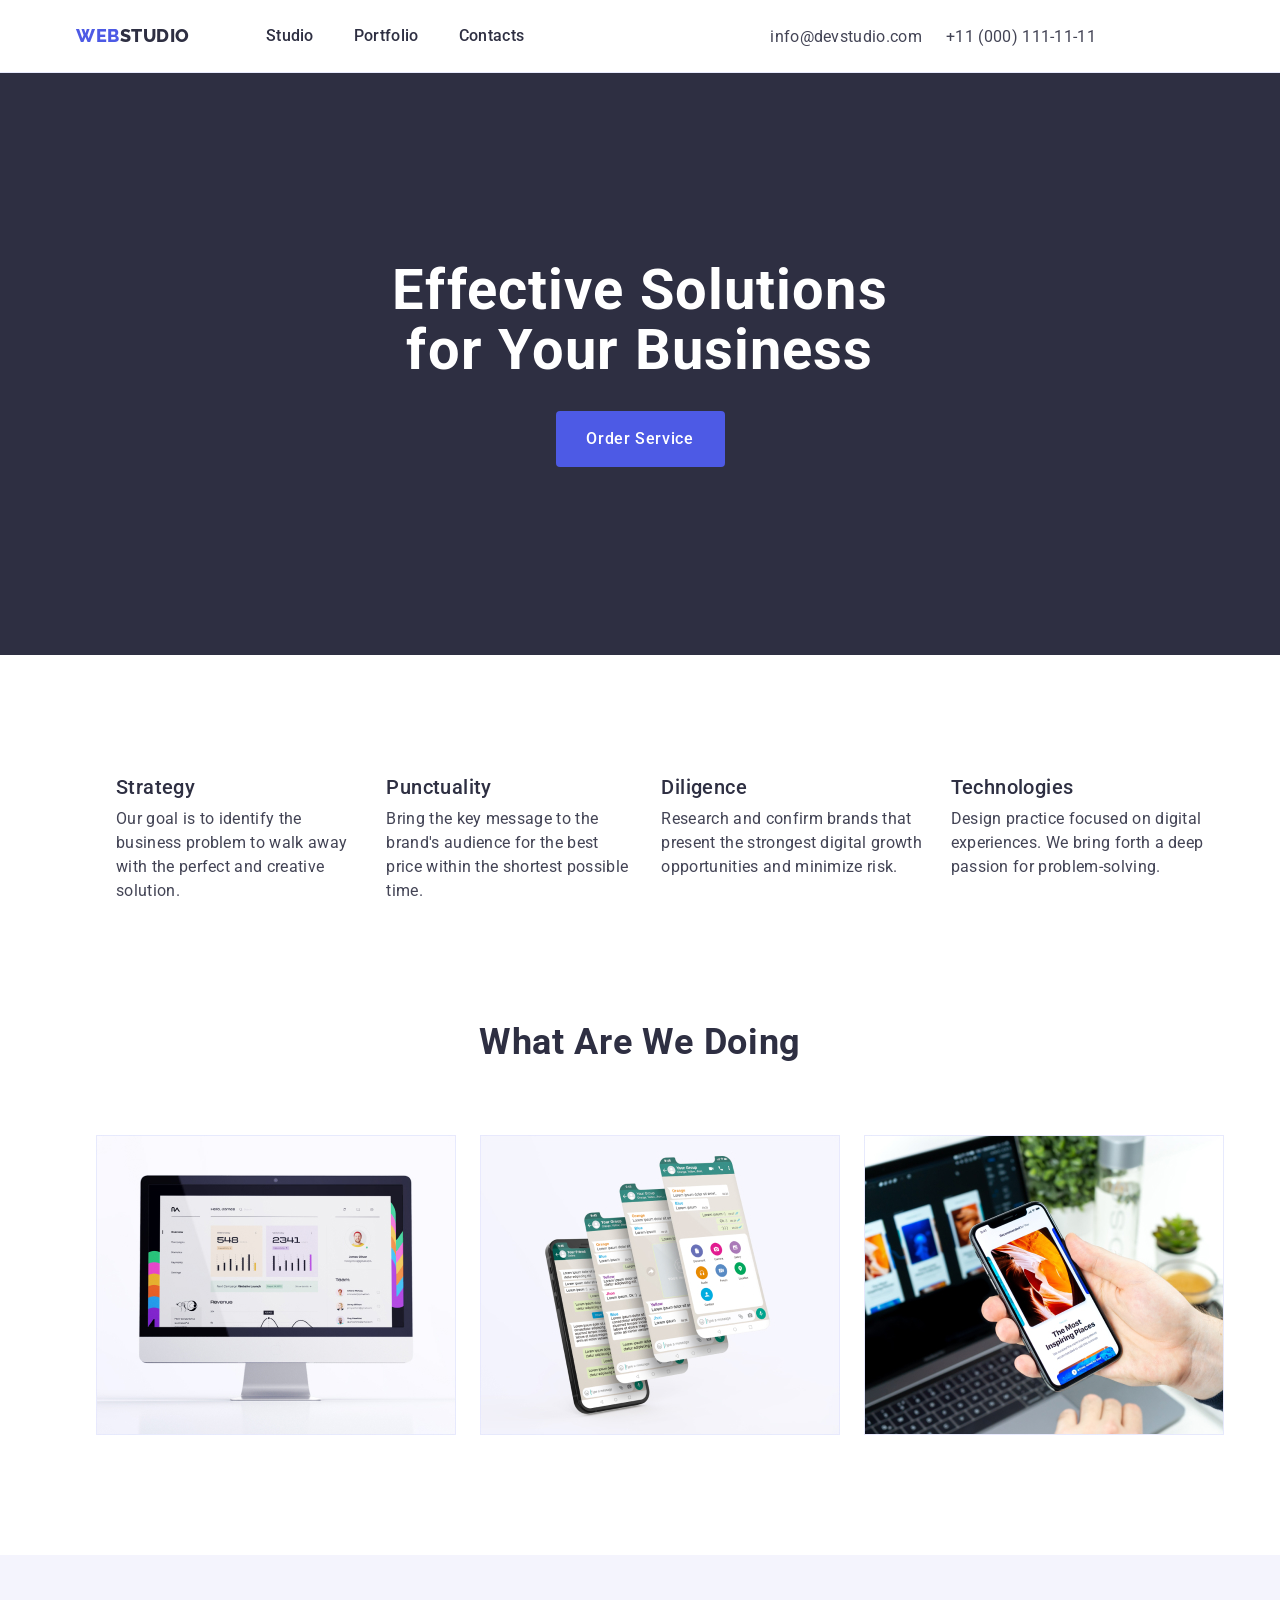
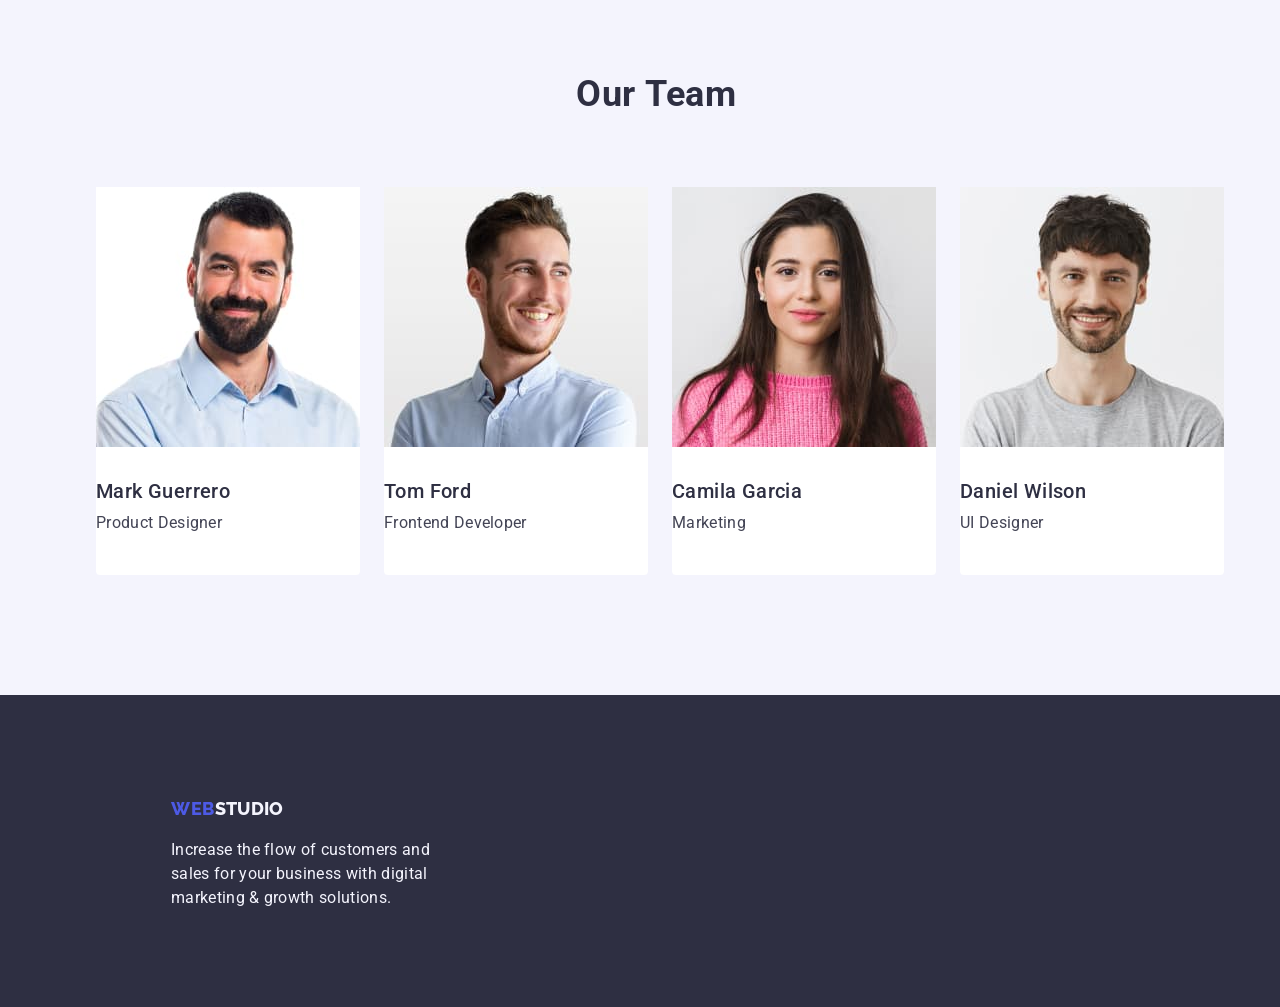
==== index.html @ b2ed5a86 "site" ====
<!DOCTYPE html>
<html lang="en">
  <head>
    <meta charset="UTF-8" />
    <meta name="viewport" content="width=device-width, initial-scale=1.0" />
    <title>WebStudio</title>

    <link
      rel="stylesheet"
      href="https://cdnjs.cloudflare.com/ajax/libs/modern-normalize/2.0.0/modern-normalize.min.css"
      integrity="sha512-4xo8blKMVCiXpTaLzQSLSw3KFOVPWhm/TRtuPVc4WG6kUgjH6J03IBuG7JZPkcWMxJ5huwaBpOpnwYElP/m6wg=="
      crossorigin="anonymous"
      referrerpolicy="no-referrer"
    />

    <link rel="preconnect" href="https://fonts.googleapis.com" />
    <link rel="preconnect" href="https://fonts.gstatic.com" crossorigin />
    <link
      href="https://fonts.googleapis.com/css2?family=Raleway:wght@700&family=Roboto:wght@400;500;700;900&display=swap"
      rel="stylesheet"
    />

    <link rel="stylesheet" href="./css/styles.css" />
  </head>
  <body class="body">
    <header class="all-container">
      <div class="header-container container">
        <!-- Logo -->

        <nav class="logo-style">
          <a class="logo-link link" href="./index.html"
            >Web<span class="logo-link-second">Studio</span></a
          >

          <!-- Navigation -->
          <ul class="nav-style">
            <li>
              <a class="list-link link" href="./index.html">Studio</a>
            </li>
            <li>
              <a class="list-link link" href="./portfolio.html">Portfolio</a>
            </li>
            <li><a class="list-link link" href="">Contacts</a></li>
          </ul>
        </nav>

        <!-- Address -->
        <address class="address">
          <ul class="list address-style-one">
            <li>
              <a class="link-address link" href="mailto:info@devstudio.com"
                >info@devstudio.com</a
              >
            </li>
            <li>
              <a class="link-address link" href="tel:+110001111111"
                >+11 (000) 111-11-11</a
              >
            </li>
          </ul>
        </address>
      </div>
    </header>

    <!-- section-one-->

    <main>
      <section class="title-all section-one-style">
        <div class="container">
          <h1 class="title title-big">Effective Solutions for Your Business</h1>
          <button class="button-html button-html-brand buttons-big">
            Order Service
          </button>
        </div>
      </section>

      <!-- section-two -->

      <section class="section-two-style">
        <div class="container">
          <h2 class="visually-hidden">Title</h2>

          <ul class="list">
            <li class="li-style">
              <h3 class="subtitle-list subtitle-style">Strategy</h3>
              <p class="paragraf">
                Our goal is to identify the business problem to walk away with
                the perfect and creative solution.
              </p>
            </li>

            <li class="li-style">
              <h3 class="subtitle-list subtitle-style">Punctuality</h3>
              <p class="paragraf">
                Bring the key message to the brand's audience for the best price
                within the shortest possible time.
              </p>
            </li>

            <li class="li-style">
              <h3 class="subtitle-list subtitle-style">Diligence</h3>
              <p class="paragraf">
                Research and confirm brands that present the strongest digital
                growth opportunities and minimize risk.
              </p>
            </li>

            <li class="li-style">
              <h3 class="subtitle-list subtitle-style">Technologies</h3>
              <p class="paragraf">
                Design practice focused on digital experiences. We bring forth a
                deep passion for problem-solving.
              </p>
            </li>
          </ul>
        </div>
      </section>

      <!-- section-three -->

      <section class="section-three-style">
        <div class="container">
          <h2 class="title-images what-are-you-style">What are we doing</h2>
          <ul class="list">
            <li class="images-style">
              <img src="./images/images1.jpg" alt="computer" width="360" />
            </li>
            <li class="images-style">
              <img src="./images/images2.jpg" alt="telphone" width="360" />
            </li>
            <li class="images-style">
              <img src="./images/images3.jpg" alt="phone" width="360" />
            </li>
          </ul>
        </div>
      </section>

      <!-- section-four-->

      <section class="our-team section-four-style">
        <div class="container">
          <h2 class="title-our-team our-team-style">Our Team</h2>
          <ul class="list">
            <li class="team team-name-style">
              <img
                src="./images/images10.jpg"
                alt="Mark-Guerrero"
                width="264"
                class="photo"
              />
              <div class="team-name-container">
                <h3 class="team-name">Mark Guerrero</h3>
                <p class="paragraf">Product Designer</p>
              </div>
            </li>

            <li class="team team-name-style">
              <img
                src="./images/images11.jpg"
                alt="Tom-Ford"
                width="264"
                class="photo"
              />
              <div class="team-name-container">
                <h3 class="team-name">Tom Ford</h3>
                <p class="paragraf">Frontend Developer</p>
              </div>
            </li>

            <li class="team team-name-style">
              <img
                src="./images/images12.jpg"
                alt="Camila-Garcia"
                width="264"
                class="photo"
              />
              <div class="team-name-container">
                <h3 class="team-name">Camila Garcia</h3>
                <p class="paragraf">Marketing</p>
              </div>
            </li>

            <li class="team team-name-style">
              <img
                src="./images/images13.jpg"
                alt="Daniel-Wilson"
                width="264"
                class="photo"
              />
              <div class="team-name-container">
                <h3 class="team-name">Daniel Wilson</h3>
                <p class="paragraf">UI Designer</p>
              </div>
            </li>
          </ul>
        </div>
      </section>
    </main>

    <!-- Footer -->

    <footer class="fundal-footer">
      <div class="container-footer container">
        <a class="logo-link link footer-link" href="./index.html"
          >Web<span class="logo-link-footer">Studio</span></a
        >

        <p class="paragraf-footer footer-footer-p">
          Increase the flow of customers and sales for your business with
          digital marketing & growth solutions.
        </p>
      </div>
    </footer>
  </body>
</html>
---- css/styles.css ----
:root {
  --brand-color: #4d5ae5;
  --navy-blue-color: #2e2f42;
  --white-color: #ffffff;
  --slate-color: #434455;
  --cloud-color: #f4f4fd;
  --cornflow: #e7e9fc;
  --ocean: #404bbf;

  --logo-font-family: "Raleway", sans-serif;
  --text-font-family: "Roboto", sans-serif;
}

/* Global style */

*,
* ::before * ::after {
  box-sizing: border-box;
}

* {
  margin: 0;
}

body {
  font-family: "Roboto", sans-serif;
  color: var(--slate-color);
  background-color: var(--white-color);
}

a {
  text-decoration: none;
}

ul {
  list-style-type: none;
}

/* all-page-container-style */

.container {
  max-width: 1158px;
  margin: 0 auto;
  padding: 0 15px;
}

.all-container {
  border-bottom: 1px solid #e7e9fc;
}

.header-container {
  display: flex;
  width: 1158px;
  flex-direction: row;
}

.logo-style {
  display: flex;
  align-items: center;
  margin-right: 76px;
}

.nav-style {
  display: flex;
  gap: 40px;
  padding: 24px 0;
}

.address-style-one {
  margin-top: 25px;
  margin-left: 130px;
}

/* section-one */

.section-one-style {
  display: flex;
  padding: 188px 0;
}

.title-big {
  max-width: 496px;
}

.buttons-big {
  display: block;
  min-width: 169px;
  height: 56px;
  margin-top: 40px;
  border: none;
  background-color: #4d5ae5;
  border-radius: 4px;
  cursor: pointer;
  margin: auto;
  margin-top: 30px;
}

/* section-two */

.section-two-style {
  padding: 120px 0;
}

.visually-hidden {
  position: absolute;
  width: 1px;
  height: 1px;
  margin: -1px;
  border: 0;
  padding: 0;
  white-space: nowrap;
  clip-path: inset(100%);
  clip: rect(0 0 0 0);
  overflow: hidden;
}

.li-style {
  width: calc((100%-72px) / 4);
}

.subtitle-style {
  margin-bottom: 8px;
}

/* section-three */

.section-three-style {
  padding-bottom: 120px;
}

.what-are-you-style {
  margin-bottom: 72px;
}

.images-style {
  width: calc((100%-48px) / 3);
}

/* section-four */

.section-four-style {
  padding: 120px 0;
}

.our-team-style {
  margin-bottom: 72px;
}

.team-name-style {
  width: calc((100%-72px) / 4);
  border-radius: 0px 0px 4px 4px;
}

.team-name-container {
  padding: 32px 0;
  text-align: center;
  margin-bottom: 8px;
}

/* section-five-footer */

.fundal-footer {
  padding: 100px 0;
  height: 312px;
  background-color: #2e2f42;
}

.container-footer {
  display: inline-block;
  margin-left: 156px;
}

.footer-link {
  display: inline-block;
  margin-bottom: 16px;
}

.footer-footer-p {
  max-width: 264px;
}

/* all-page-container-portofolio */

img {
  display: block;
}

.buttons-style {
  padding-top: 96px;
  padding-bottom: 120px;
}

.button-margin-style {
  margin-bottom: 72px;
}

/* images-portofolio */

.next-row-description-style {
  flex-wrap: wrap;
  column-gap: 24px;
  padding: 0%;
  row-gap: 48px;
}

.li-row-style {
}

.description-container {
  padding: 32px 16px;
  border: 1px solid #e7e9fc;
  border-top: none;
}

/* logo */

.logo-link {
  color: var(--brand-color);
  font-family: "Raleway", sans-serif;
  font-size: 18px;
  font-weight: 800;
  line-height: 1.17;
  letter-spacing: 0.03em;
  text-transform: uppercase;
  margin-right: 76px;
}

.logo-link-second {
  color: var(--navy-blue-color);
}

/* Contacts */

.list {
  list-style: none;
  display: flex;
  gap: 24px;
  justify-content: center;
}

.link {
  text-decoration: none;
}

.list-link {
  color: var(--navy-blue-color);
  font-size: 16px;
  font-weight: 500;
  line-height: 1.5;
  letter-spacing: 0.02em;
  text-decoration: none;
  padding: 24px 0;
}

.list-link:hover,
.list-link:focus {
  color: #404bbf;
}

/* Address */

.address {
  font-style: normal;
  list-style-type: none;
  display: flex;
  gap: 40px;
}

.link-address {
  color: var(--slate-color);
  font-size: 16px;
  font-weight: 400;
  line-height: 1.5;
  letter-spacing: 0.02em;
  text-decoration: none;
}

.link-address:hover,
.link-address:focus {
  color: #404bbf;
}

/* section-one-title */

.title-all {
  background-color: var(--navy-blue-color);
}

.title {
  color: var(--white-color);
  background-color: var(--navy-blue-color);
  font-size: 56px;
  font-weight: 700;
  line-height: 1.07;
  letter-spacing: 0.02em;
  text-align: center;
}

/* button-page-1 */

.button-html {
  font-family: "Roboto", sans-serif;
  color: var(--white-color);
  background-color: #4d5ae5;
  font-size: 16px;
  font-weight: 500;
  line-height: 1.5;
  letter-spacing: 0.04em;
  text-align: center;
  cursor: pointer;
}

.button-html-brand:hover,
.button-html-brand:focus {
  color: var(--white-color);
  background-color: #404bbf;
}

/* button-portofolio */

.button-portofolio {
  font-family: "Roboto", sans-serif;
  color: var(--brand-color);
  border: #e7e9fc;
  background: #f4f4fd;
  font-size: 16px;
  font-weight: 500;
  line-height: 1.5;
  letter-spacing: 0.04em;
  cursor: pointer;
  padding: 12px 24px;
  border: 1px solid #e7e9fc;
  border-radius: 4px;
}

.button-portofolio:hover,
.button-portofolio:focus {
  color: var(--white-color);
  background-color: #404bbf;
  border: 1px solid transparent;
  border: 1px solid transparent;
}

/* section-two-page-1 */

.subtitle-list {
  color: var(--navy-blue-color);
  font-size: 20px;
  font-weight: 500;
  line-height: 1.2;
  letter-spacing: 0.02em;
  text-transform: capitalize;
}

/* Description-portofolio */

.title-second-p {
  color: var(--navy-blue-color);
  font-family: "Roboto", sans-serif;
  font-size: 20px;
  font-weight: 500;
  line-height: 1.2;
  letter-spacing: 0.02em;
  text-decoration: none;
  text-transform: capitalize;
  margin-bottom: 8px;
}

.paragraf-p {
  color: var(--slate-color);
  font-size: 16px;
  font-weight: 400;
  line-height: 1.5;
  letter-spacing: 0.02em;
}

/* section-three-page-1 */

.title-images {
  color: var(--navy-blue-color);
  font-size: 36px;
  line-height: 1.11;
  letter-spacing: 0.02em;
  text-align: center;
  text-transform: capitalize;
}

.title-images {
  background-color: #ffffffff;
}

.team {
  background-color: #ffffffff;
}

/* section-four-page-1 */

.our-team {
  background-color: #f4f4fd;
  display: flex;
}

.photo {
  background-color: #ffffff;
}

.title-our-team {
  display: flex;
  gap: 24px;
  font-size: 36px;
  line-height: 1.11;
  text-align: center;
  letter-spacing: 0.02em;
  text-transform: capitalize;
  color: var(--navy-blue-color);
  margin-left: 500px;
}

.team-name {
  font-size: 20px;
  font-weight: 500;
  line-height: 1.2;
  letter-spacing: 0.02em;
  color: var(--navy-blue-color);
  display: flex;
  margin-bottom: 8px;
}

.paragraf {
  color: var(--slate-color);
  font-size: 16px;
  font-weight: 400;
  line-height: 1.5;
  letter-spacing: 0.02em;
  display: flex;
}
/* Footer-bouth*/

.logo-link-footer {
  color: var(--cloud-color);
  font-family: "Raleway", sans-serif;
  font-size: 18px;
  line-height: 1.5;
  letter-spacing: 0.02em;
}

.paragraf-footer {
  font-size: 16px;
  color: var(--cloud-color);
  line-height: 1.5;
  letter-spacing: 0.02em;
}

.fundal-footer-link {
  font-family: "Raleway", sans-serif;
  font-weight: 800;
  font-size: 18px;
  line-height: 1.17;
  letter-spacing: 0.03em;
  text-transform: lowercase;
  background-color: var(--navy-blue-color);
}
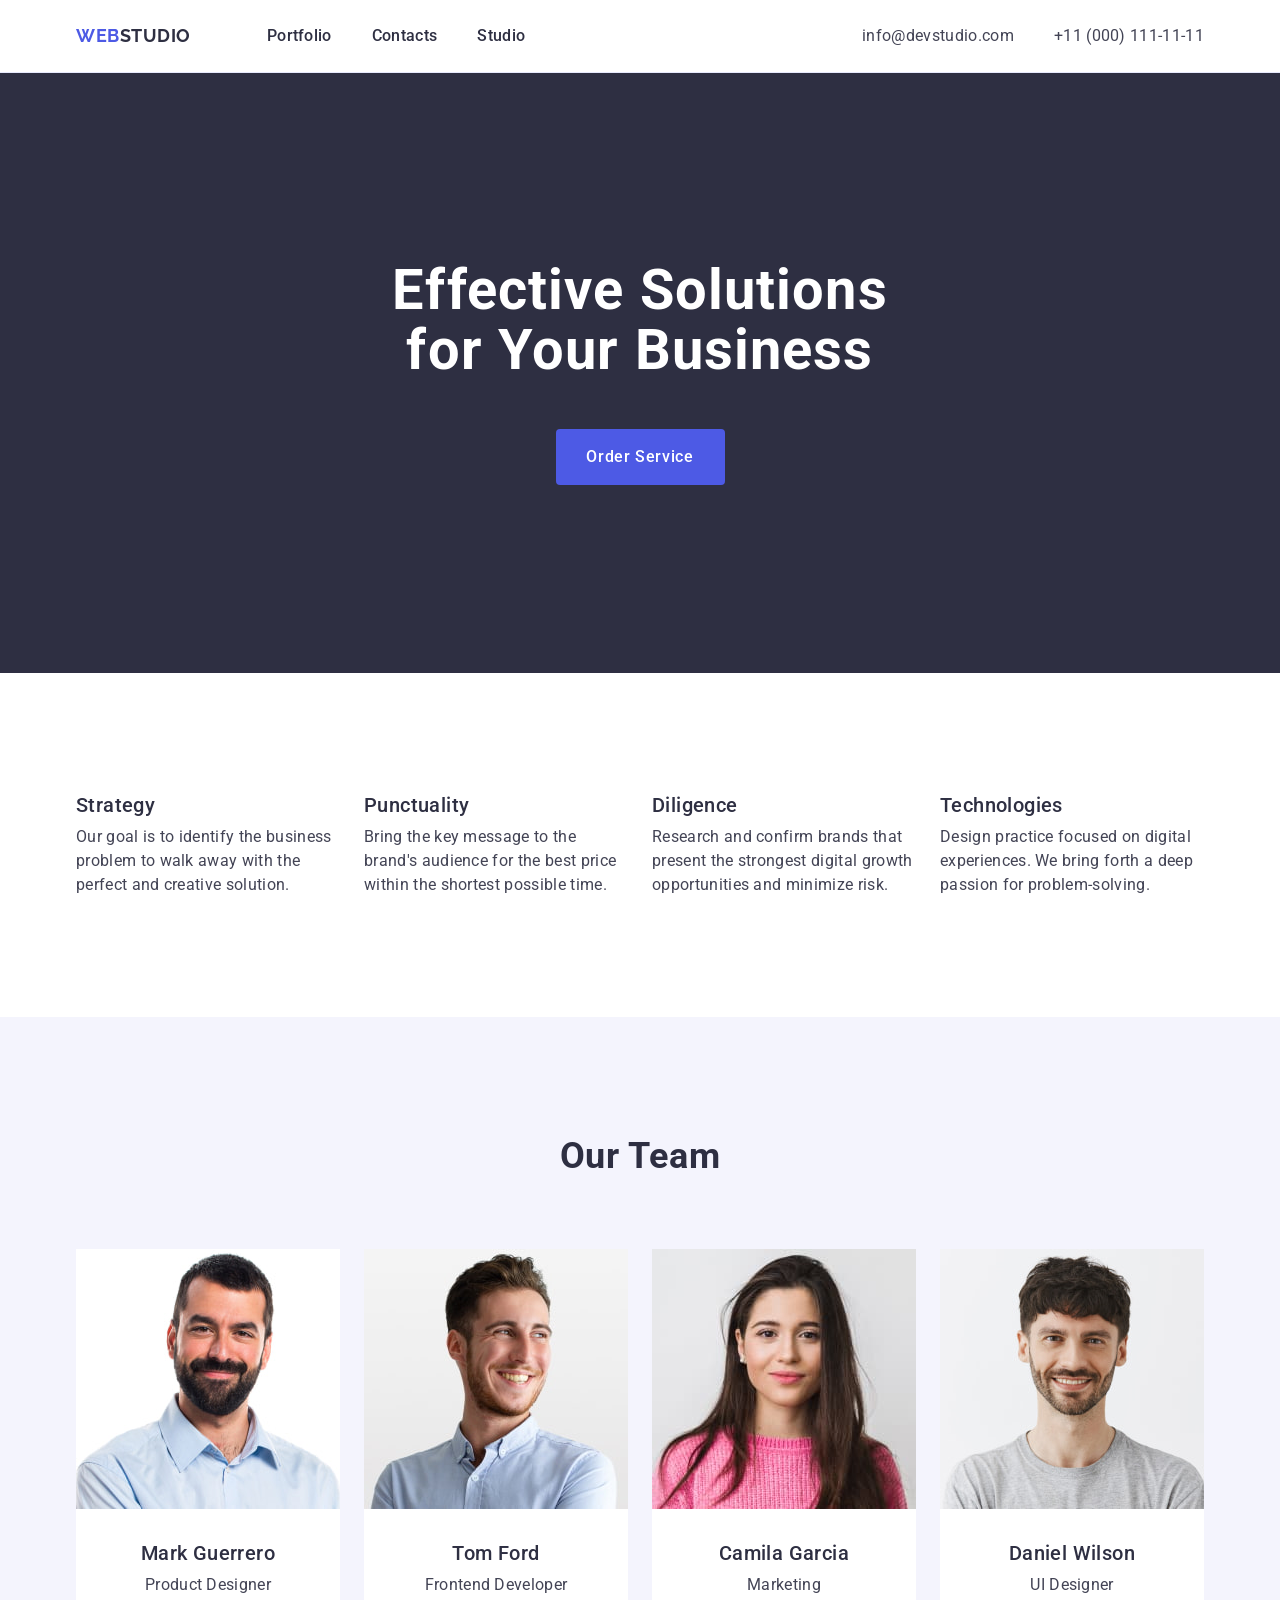
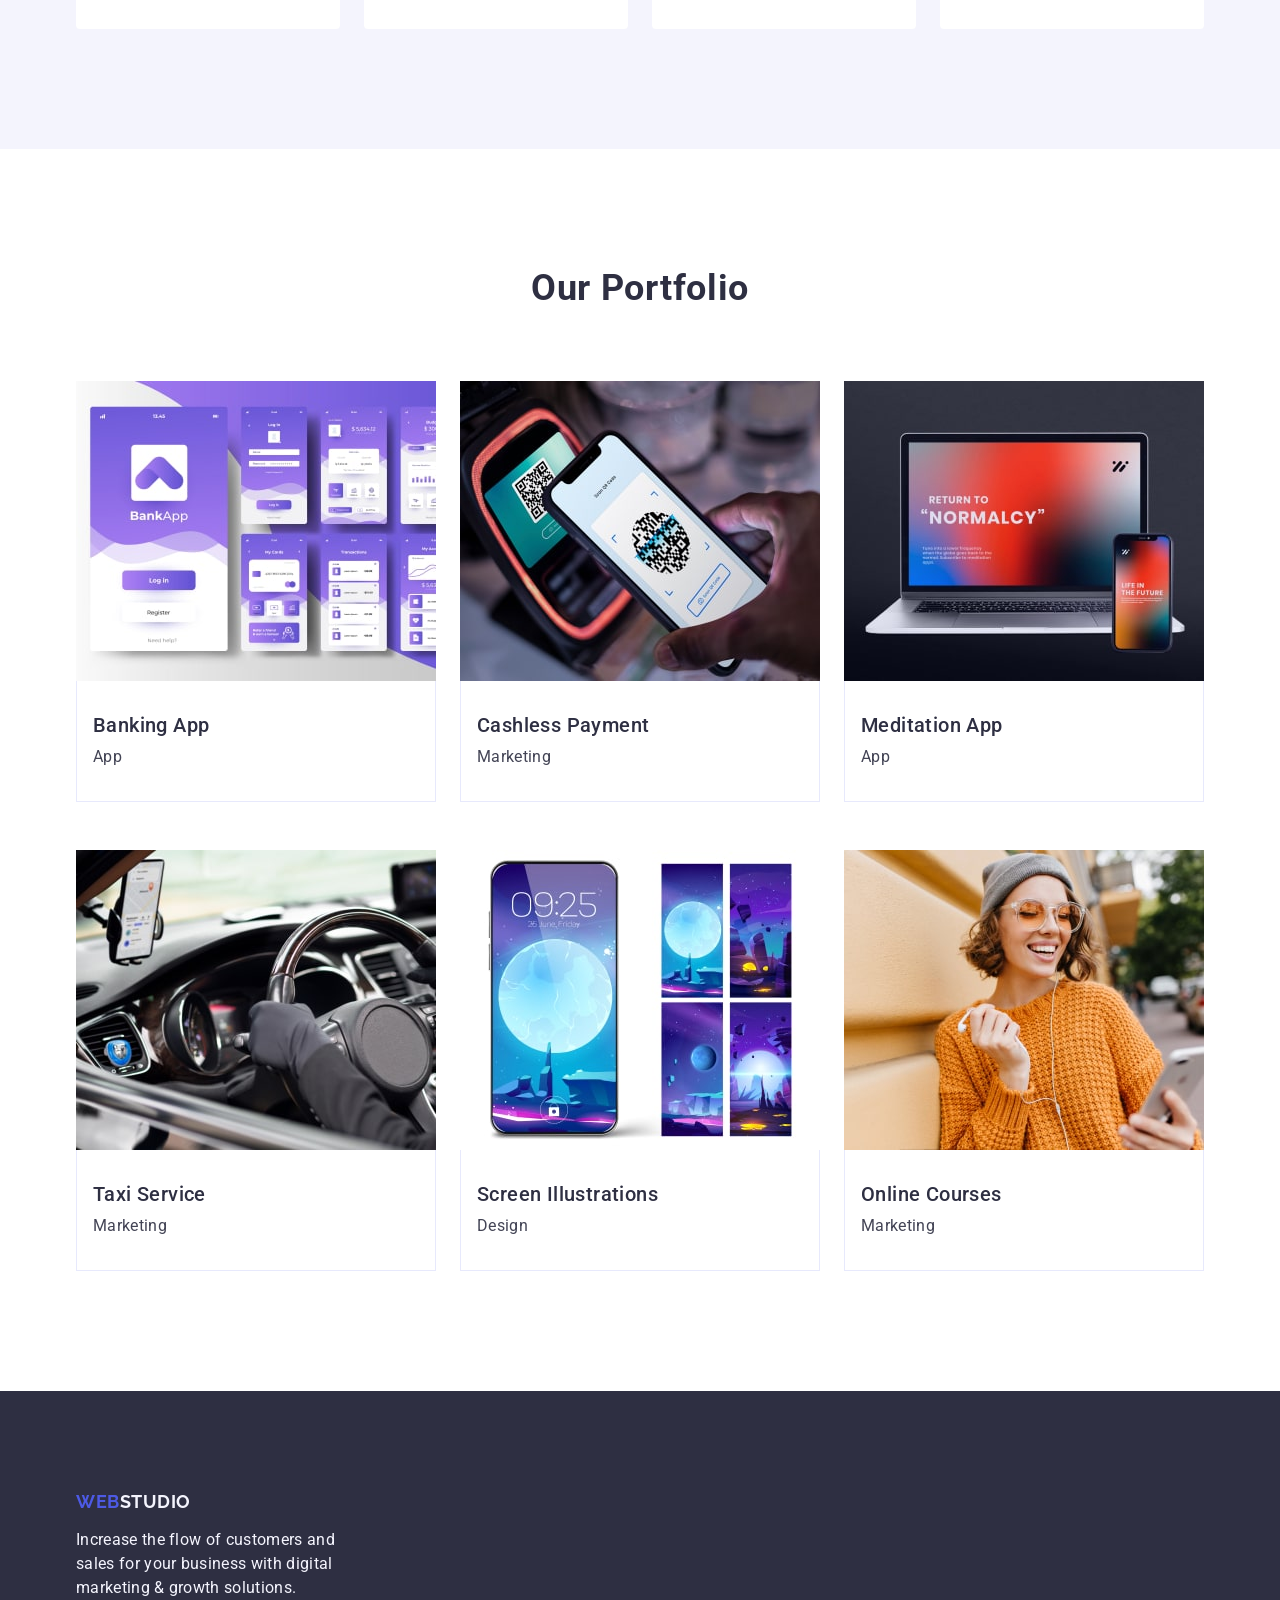
==== commit 7f5259ac: "commit" ====
--- a/index.html
+++ b/index.html
@@ -3,8 +3,13 @@
   <head>
     <meta charset="UTF-8" />
     <meta name="viewport" content="width=device-width, initial-scale=1.0" />
-    <title>WebStudio</title>
-
+    <title>Document</title>
+    <link rel="preconnect" href="https://fonts.googleapis.com" />
+    <link rel="preconnect" href="https://fonts.gstatic.com" crossorigin />
+    <link
+      href="https://fonts.googleapis.com/css2?family=Raleway:wght@700&family=Roboto:wght@400;500;700&display=swap"
+      rel="stylesheet"
+    />
     <link
       rel="stylesheet"
       href="https://cdnjs.cloudflare.com/ajax/libs/modern-normalize/2.0.0/modern-normalize.min.css"
@@ -12,48 +17,32 @@
       crossorigin="anonymous"
       referrerpolicy="no-referrer"
     />
-
-    <link rel="preconnect" href="https://fonts.googleapis.com" />
-    <link rel="preconnect" href="https://fonts.gstatic.com" crossorigin />
-    <link
-      href="https://fonts.googleapis.com/css2?family=Raleway:wght@700&family=Roboto:wght@400;500;700;900&display=swap"
-      rel="stylesheet"
-    />
-
-    <link rel="stylesheet" href="./css/styles.css" />
+    <link rel="stylesheet" href="./css/style.css" />
   </head>
-  <body class="body">
-    <header class="all-container">
-      <div class="header-container container">
-        <!-- Logo -->
-
-        <nav class="logo-style">
-          <a class="logo-link link" href="./index.html"
-            >Web<span class="logo-link-second">Studio</span></a
+  <body>
+    <header class="header">
+      <div class="container header-content">
+        <nav class="header-navigation">
+          <a class="header-logo" href="./index.html"
+            >Web<span class="raleway">Studio</span></a
           >
-
-          <!-- Navigation -->
-          <ul class="nav-style">
+          <ul class="header-menu-list">
+            <li><a class="header-navigation-item" href="">Portfolio</a></li>
+            <li><a class="header-navigation-item" href="">Contacts</a></li>
             <li>
-              <a class="list-link link" href="./index.html">Studio</a>
-            </li>
-            <li>
-              <a class="list-link link" href="./portfolio.html">Portfolio</a>
-            </li>
-            <li><a class="list-link link" href="">Contacts</a></li>
+              <a class="header-navigation-item" href="./index.html">Studio</a>
+            </li>
           </ul>
         </nav>
-
-        <!-- Address -->
         <address class="address">
-          <ul class="list address-style-one">
-            <li>
-              <a class="link-address link" href="mailto:info@devstudio.com"
+          <ul class="address-menu-list">
+            <li class="address-menu-item">
+              <a class="address-link" href="mailto:info@devstudio.com"
                 >info@devstudio.com</a
               >
             </li>
-            <li>
-              <a class="link-address link" href="tel:+110001111111"
+            <li class="address-menu-item">
+              <a class="address-link" href="tel:+110001111111"
                 >+11 (000) 111-11-11</a
               >
             </li>
@@ -61,53 +50,41 @@
         </address>
       </div>
     </header>
-
-    <!-- section-one-->
-
-    <main>
-      <section class="title-all section-one-style">
+    <main class="main">
+      <section class="hero">
+        <div class="container hero-container">
+          <h1 class="hero-name">Effective Solutions for Your Business</h1>
+          <button class="hero-button" type="button">Order Service</button>
+        </div>
+      </section>
+      <section class="section-content">
         <div class="container">
-          <h1 class="title title-big">Effective Solutions for Your Business</h1>
-          <button class="button-html button-html-brand buttons-big">
-            Order Service
-          </button>
-        </div>
-      </section>
-
-      <!-- section-two -->
-
-      <section class="section-two-style">
-        <div class="container">
-          <h2 class="visually-hidden">Title</h2>
-
-          <ul class="list">
-            <li class="li-style">
-              <h3 class="subtitle-list subtitle-style">Strategy</h3>
-              <p class="paragraf">
+          <h2 class="visually-hidden">Features</h2>
+          <ul class="section-content-list">
+            <li class="section-content-list-item">
+              <h3 class="section-content-list-header">Strategy</h3>
+              <p class="section-content-list-paragraph">
                 Our goal is to identify the business problem to walk away with
                 the perfect and creative solution.
               </p>
             </li>
-
-            <li class="li-style">
-              <h3 class="subtitle-list subtitle-style">Punctuality</h3>
-              <p class="paragraf">
+            <li class="section-content-list-item">
+              <h3 class="section-content-list-header">Punctuality</h3>
+              <p class="section-content-list-paragraph">
                 Bring the key message to the brand's audience for the best price
                 within the shortest possible time.
               </p>
             </li>
-
-            <li class="li-style">
-              <h3 class="subtitle-list subtitle-style">Diligence</h3>
-              <p class="paragraf">
+            <li class="section-content-list-item">
+              <h3 class="section-content-list-header">Diligence</h3>
+              <p class="section-content-list-paragraph">
                 Research and confirm brands that present the strongest digital
                 growth opportunities and minimize risk.
               </p>
             </li>
-
-            <li class="li-style">
-              <h3 class="subtitle-list subtitle-style">Technologies</h3>
-              <p class="paragraf">
+            <li class="section-content-list-item">
+              <h3 class="section-content-list-header">Technologies</h3>
+              <p class="section-content-list-paragraph">
                 Design practice focused on digital experiences. We bring forth a
                 deep passion for problem-solving.
               </p>
@@ -115,97 +92,149 @@
           </ul>
         </div>
       </section>
-
-      <!-- section-three -->
-
-      <section class="section-three-style">
+      <section class="section-our-team">
         <div class="container">
-          <h2 class="title-images what-are-you-style">What are we doing</h2>
-          <ul class="list">
-            <li class="images-style">
-              <img src="./images/images1.jpg" alt="computer" width="360" />
-            </li>
-            <li class="images-style">
-              <img src="./images/images2.jpg" alt="telphone" width="360" />
-            </li>
-            <li class="images-style">
-              <img src="./images/images3.jpg" alt="phone" width="360" />
-            </li>
-          </ul>
-        </div>
-      </section>
-
-      <!-- section-four-->
-
-      <section class="our-team section-four-style">
+          <h2 class="section-our-team-header">Our Team</h2>
+          <ul class="section-our-team-list">
+            <li class="section-our-team-item">
+              <img
+                class="section-our-team-photo"
+                src="./images/Mark-Guerrero.jpg"
+                alt="Photo of Mark Guerrero"
+                width="264"
+              />
+              <div class="employee">
+                <h3 class="section-our-team-header-list">Mark Guerrero</h3>
+                <p class="section-our-team-paragraph">Product Designer</p>
+              </div>
+            </li>
+            <li class="section-our-team-item">
+              <img
+                class="section-our-team-photo"
+                src="./images/Tom-Ford.jpg"
+                alt="Photo of Tom Ford"
+                width="264"
+              />
+              <div class="employee">
+                <h3 class="section-our-team-header-list">Tom Ford</h3>
+                <p class="section-our-team-paragraph">Frontend Developer</p>
+              </div>
+            </li>
+            <li class="section-our-team-item">
+              <img
+                class="section-our-team-photo"
+                src="./images/Camila-Garcia.jpg"
+                alt="Photo of Camila Garcia"
+                width="264"
+              />
+              <div class="employee">
+                <h3 class="section-our-team-header-list">Camila Garcia</h3>
+                <p class="section-our-team-paragraph">Marketing</p>
+              </div>
+            </li>
+            <li class="section-our-team-item">
+              <img
+                class="section-our-team-photo"
+                src="./images/Daniel-Wilson.jpg"
+                alt="Photo of Daniel Wilson"
+                width="264"
+              />
+              <div class="employee">
+                <h3 class="section-our-team-header-list">Daniel Wilson</h3>
+                <p class="section-our-team-paragraph">UI Designer</p>
+              </div>
+            </li>
+          </ul>
+        </div>
+      </section>
+      <section class="section-portfolio">
         <div class="container">
-          <h2 class="title-our-team our-team-style">Our Team</h2>
-          <ul class="list">
-            <li class="team team-name-style">
-              <img
-                src="./images/images10.jpg"
-                alt="Mark-Guerrero"
-                width="264"
-                class="photo"
-              />
-              <div class="team-name-container">
-                <h3 class="team-name">Mark Guerrero</h3>
-                <p class="paragraf">Product Designer</p>
-              </div>
-            </li>
-
-            <li class="team team-name-style">
-              <img
-                src="./images/images11.jpg"
-                alt="Tom-Ford"
-                width="264"
-                class="photo"
-              />
-              <div class="team-name-container">
-                <h3 class="team-name">Tom Ford</h3>
-                <p class="paragraf">Frontend Developer</p>
-              </div>
-            </li>
-
-            <li class="team team-name-style">
-              <img
-                src="./images/images12.jpg"
-                alt="Camila-Garcia"
-                width="264"
-                class="photo"
-              />
-              <div class="team-name-container">
-                <h3 class="team-name">Camila Garcia</h3>
-                <p class="paragraf">Marketing</p>
-              </div>
-            </li>
-
-            <li class="team team-name-style">
-              <img
-                src="./images/images13.jpg"
-                alt="Daniel-Wilson"
-                width="264"
-                class="photo"
-              />
-              <div class="team-name-container">
-                <h3 class="team-name">Daniel Wilson</h3>
-                <p class="paragraf">UI Designer</p>
+          <h2 class="section-portfolio-header">Our Portfolio</h2>
+          <ul class="section-portfolio-list">
+            <li class="section-portfolio-item">
+              <img
+                src="./images/Banking-App.jpg"
+                alt="Banking App"
+                width="360"
+                height="300"
+              />
+              <div class="name-app">
+                <h3 class="section-portfolio-header-list">Banking App</h3>
+                <p class="section-portfolio-paragraph">App</p>
+              </div>
+            </li>
+            <li class="section-portfolio-item">
+              <img
+                src="./images/Cashless-Payment.jpg"
+                alt="Cashless Payment Marketing"
+                width="360"
+                height="300"
+              />
+              <div class="name-app">
+                <h3 class="section-portfolio-header-list">Cashless Payment</h3>
+                <p class="section-portfolio-paragraph">Marketing</p>
+              </div>
+            </li>
+            <li class="section-portfolio-item">
+              <img
+                src="./images/Meditation-App.jpg"
+                alt="Meditation App"
+                width="360"
+                height="300"
+              />
+              <div class="name-app">
+                <h3 class="section-portfolio-header-list">Meditation App</h3>
+                <p class="section-portfolio-paragraph">App</p>
+              </div>
+            </li>
+            <li class="section-portfolio-item">
+              <img
+                src="./images/Taxi-Service.jpg"
+                alt="Taxi Service Marketing"
+                width="360"
+                height="300"
+              />
+              <div class="name-app">
+                <h3 class="section-portfolio-header-list">Taxi Service</h3>
+                <p class="section-portfolio-paragraph">Marketing</p>
+              </div>
+            </li>
+            <li class="section-portfolio-item">
+              <img
+                src="./images/Screen-Illustrations.jpg"
+                alt="Screen Illustrations Design"
+                width="360"
+                height="300"
+              />
+              <div class="name-app">
+                <h3 class="section-portfolio-header-list">
+                  Screen Illustrations
+                </h3>
+                <p class="section-portfolio-paragraph">Design</p>
+              </div>
+            </li>
+            <li class="section-portfolio-item">
+              <img
+                src="./images/Online-Courses.jpg"
+                alt="Online Courses Marketing"
+                width="360"
+                height="300"
+              />
+              <div class="name-app">
+                <h3 class="section-portfolio-header-list">Online Courses</h3>
+                <p class="section-portfolio-paragraph">Marketing</p>
               </div>
             </li>
           </ul>
         </div>
       </section>
     </main>
-
-    <!-- Footer -->
-
-    <footer class="fundal-footer">
-      <div class="container-footer container">
-        <a class="logo-link link footer-link" href="./index.html"
-          >Web<span class="logo-link-footer">Studio</span></a
+    <footer class="footer">
+      <div class="container">
+        <a class="footer-logo" href="./index.html"
+          >Web<span class="studio">Studio</span></a
         >
-
-        <p class="paragraf-footer footer-footer-p">
+        <p class="footer-paragraph">
           Increase the flow of customers and sales for your business with
           digital marketing & growth solutions.
         </p>
--- a/css/style.css
+++ b/css/style.css
@@ -0,0 +1,335 @@
+a {
+  text-decoration: none;
+}
+
+ul {
+  list-style: none;
+  margin-top: 0;
+  margin-bottom: 0;
+  padding-left: 0;
+}
+
+p,
+h1,
+h2,
+h3,
+h4,
+h5,
+h6 {
+  margin-top: 0;
+  margin-bottom: 0;
+}
+
+body {
+  color: #434455;
+  font-family: "Roboto", sans-serif;
+  font-size: 16px;
+  line-height: 1.5;
+  background-color: #ffffff;
+}
+img {
+  display: block;
+}
+
+.container {
+  width: 1158px;
+  padding: 0 15px;
+  margin: 0 auto;
+  align-items: center;
+}
+
+.header-content {
+  display: flex;
+}
+
+.header {
+  padding-top: 24px;
+  padding-bottom: 24px;
+  border-bottom: 1px solid #e7e9fc;
+}
+.header-logo {
+  color: #4d5ae5;
+  font-family: Raleway, sans-serif;
+  font-size: 18px;
+  font-weight: 700;
+  line-height: 1.17;
+  letter-spacing: 0.03em;
+  text-transform: uppercase;
+  display: flex;
+  align-items: center;
+  margin-right: 76px;
+}
+
+.raleway {
+  color: #2e2f42;
+  font-family: Raleway, sans-serif;
+  font-size: 18px;
+  font-weight: 700;
+  line-height: 1.17;
+  letter-spacing: 0.03em;
+  text-transform: uppercase;
+}
+.header-menu-list {
+  display: flex;
+  gap: 40px;
+}
+
+.header-navigation {
+  color: #2e2f42;
+  font-size: 16px;
+  font-weight: 500;
+  line-height: 1.5;
+  letter-spacing: 0.02em;
+  display: flex;
+  align-items: center;
+}
+.header-navigation-item {
+  color: #2e2f42;
+  padding: 24px 0;
+  margin-right: auto;
+}
+
+.header-navigation:hover,
+.header-navigation:focus {
+  color: #404bbf;
+}
+
+.address {
+  font-style: normal;
+  margin-left: auto;
+}
+
+.address-menu-list {
+  display: flex;
+  gap: 40px;
+}
+
+.address-menu-item {
+}
+
+.address-link {
+  color: #434455;
+  font-size: 16px;
+  line-height: 1.5;
+  letter-spacing: 0.02em;
+}
+.address-link:hover,
+.address-link:focus {
+  color: #404bbf;
+}
+/* .main {} */
+
+.hero {
+  background-color: #2e2f42;
+  padding: 188px 0;
+}
+
+.hero-name {
+  color: #fff;
+  text-align: center;
+  font-size: 56px;
+  font-weight: 700;
+  line-height: 1.07;
+  letter-spacing: 0.02em;
+  max-width: 496px;
+  margin-right: auto;
+  margin-left: auto;
+  margin-bottom: 48px;
+}
+
+.hero-button {
+  font-family: "Roboto", sans-serif;
+  color: #fff;
+  font-size: 16px;
+  font-weight: 500;
+  line-height: 1.5;
+  letter-spacing: 0.04em;
+  background-color: #4d5ae5;
+  cursor: pointer;
+  display: block;
+  min-width: 169px;
+  height: 56px;
+  border: none;
+  border-radius: 4px;
+  margin-right: auto;
+  margin-left: auto;
+}
+
+.hero-button:hover,
+.hero-button:focus {
+  background-color: #404bbf;
+}
+.section-content {
+  background-color: #fff;
+  padding: 120px 0;
+}
+
+.visually-hidden {
+  position: absolute;
+  width: 1px;
+  height: 1px;
+  margin: -1px;
+  border: 0;
+  padding: 0;
+  white-space: nowrap;
+  clip-path: inset(100%);
+  clip: rect(0 0 0 0);
+  overflow: hidden;
+}
+
+.section-content-list {
+  display: flex;
+  gap: 24px;
+}
+
+.section-content-list-item {
+  width: calc((100% - 72px) / 4);
+}
+
+.section-content-list-header {
+  color: #2e2f42;
+  font-size: 20px;
+  font-weight: 500;
+  line-height: 1.2;
+  letter-spacing: 0.02em;
+  margin-bottom: 8px;
+}
+
+.section-content-list-paragraph {
+  color: #434455;
+  font-size: 16px;
+  line-height: 1.5;
+  letter-spacing: 0.02em;
+}
+
+.section-our-team {
+  padding: 120px 0;
+  background-color: #f4f4fd;
+}
+
+.section-our-team-header {
+  color: #2e2f42;
+  text-align: center;
+  font-size: 36px;
+  font-weight: 700;
+  line-height: 1.11;
+  letter-spacing: 0.02em;
+  text-transform: capitalize;
+  margin-bottom: 72px;
+}
+
+.section-our-team-list {
+  display: flex;
+  gap: 24px;
+}
+
+.section-our-team-item {
+  background: #fff;
+  border-radius: 0px 0px 4px 4px;
+}
+
+.section-our-team-photo {
+  background-color: lightgray -97.034px -0.927px / 181.897% 251.37% no-repeat;
+}
+
+.employee {
+  padding: 32px 0;
+}
+
+.section-our-team-header-list {
+  color: #2e2f42;
+  text-align: center;
+  font-size: 20px;
+  font-weight: 500;
+  line-height: 1.2;
+  letter-spacing: 0.02em;
+  margin-bottom: 8px;
+}
+
+.section-our-team-paragraph {
+  color: #434455;
+  text-align: center;
+  font-size: 16px;
+  line-height: 1.5;
+  letter-spacing: 0.02em;
+}
+
+.section-portfolio {
+  background-color: #fff;
+  padding-top: 120px;
+  padding-bottom: 120px;
+}
+
+.section-portfolio-header {
+  color: #2e2f42;
+  text-align: center;
+  font-size: 36px;
+  font-weight: 700;
+  line-height: 1.11;
+  letter-spacing: 0.02em;
+  text-transform: capitalize;
+  margin-bottom: 72px;
+}
+
+.section-portfolio-list {
+  display: flex;
+  gap: 24px;
+  flex-wrap: wrap;
+  column-gap: 24px;
+  row-gap: 48px;
+}
+
+.section-portfolio-item {
+  background-color: #fff;
+  width: calc((100% - 48px) / 3);
+}
+
+.name-app {
+  padding: 32px 16px;
+  border: 1px solid #e7e9fc;
+  border-top: none;
+}
+
+.section-portfolio-header-list {
+  color: #2e2f42;
+  font-size: 20px;
+  font-weight: 500;
+  line-height: 1.2;
+  letter-spacing: 0.02em;
+  margin-bottom: 8px;
+}
+
+.section-portfolio-paragraph {
+  color: #434455;
+  font-size: 16px;
+  font-weight: 400;
+  line-height: 1.5;
+  letter-spacing: 0.02em;
+}
+
+.footer {
+  padding: 100px 0;
+  background-color: #2e2f42;
+}
+.footer-logo {
+  color: #4d5ae5;
+  font-family: Raleway, sans-serif;
+  font-size: 18px;
+  font-weight: 700;
+  line-height: 1.17;
+  letter-spacing: 0.03em;
+  text-transform: uppercase;
+  display: inline-block;
+  margin-bottom: 16px;
+}
+.studio {
+  color: #f4f4fd;
+}
+
+.footer-paragraph {
+  color: #f4f4fd;
+  font-size: 16px;
+  line-height: 1.5;
+  letter-spacing: 0.02em;
+  width: 264px;
+}
